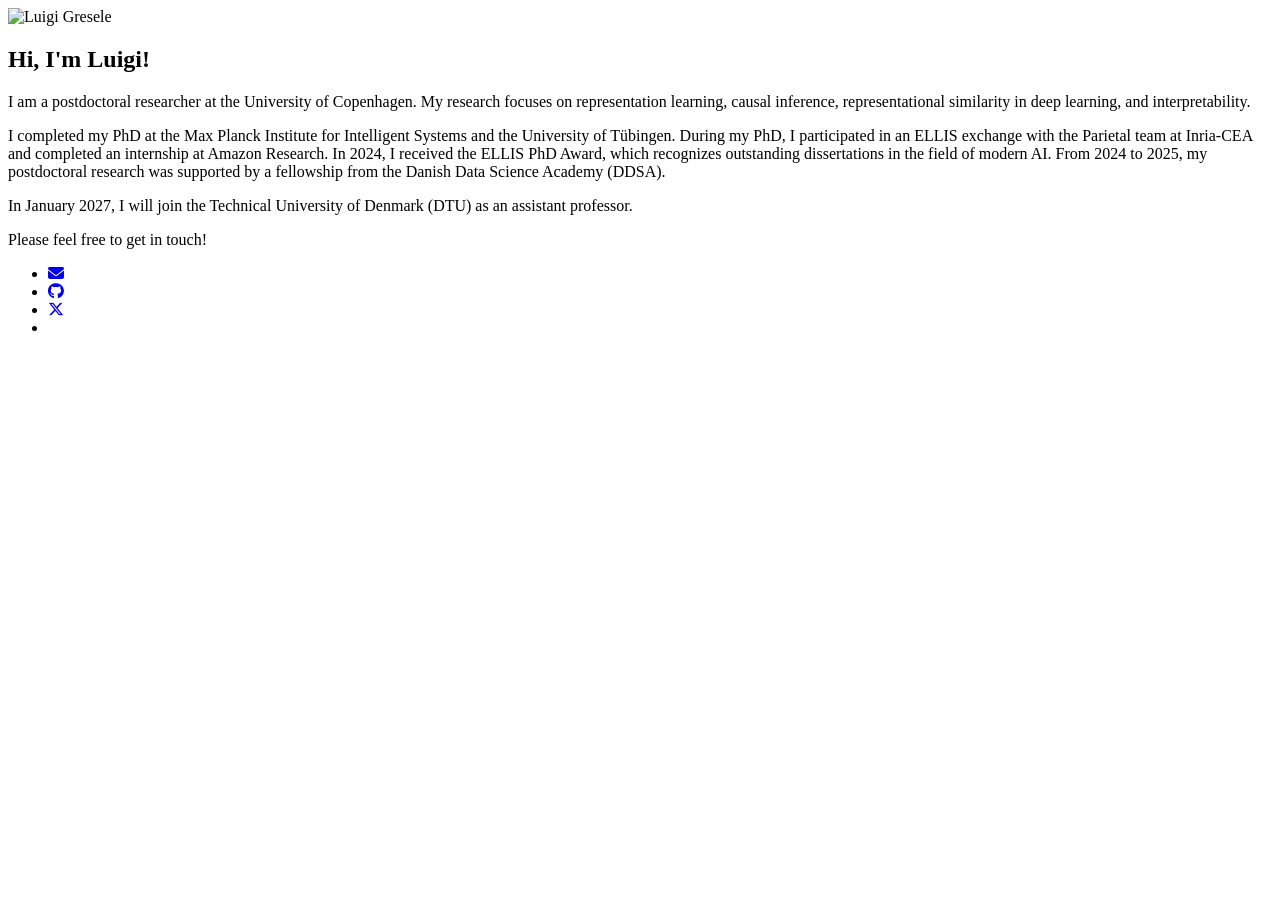
==== index.html @ b5c06a8e "Update index.html Update bio" ====
<!DOCTYPE html>

<html lang="en">

  <head>

    <meta charset="utf-8" />
    <meta http-equiv="x-ua-compatible" content="ie=edge" />
    <meta name="viewport" content="width=device-width, initial-scale=1" />

    <!-- Define title -->
    <title>Luigi Gresele</title>

    <!-- Include favicon. Use, e.g., https://favicon.io/ -->
    <link rel="icon" type="image/png" href="favicon.png" sizes="32x32" />

    <!-- Include style sheets -->
    <link rel="stylesheet" href="main.css" />

    <!-- Fonts from Google Fonts -->
    <link rel="preconnect" href="https://fonts.googleapis.com" />
    <link rel="preconnect" href="https://fonts.gstatic.com" crossorigin />
    <link rel="preconnect" href="https://fonts.googleapis.com">
    <link href="https://fonts.googleapis.com/css2?family=Fira+Sans:wght@300;500&display=swap" rel="stylesheet">

    <!-- Load FontAwesome (for icons) -->
    <link rel="stylesheet" href="https://cdnjs.cloudflare.com/ajax/libs/font-awesome/6.5.1/css/all.min.css" integrity="sha512-DTOQO9RWCH3ppGqcWaEA1BIZOC6xxalwEsw9c2QQeAIftl+Vegovlnee1c9QX4TctnWMn13TZye+giMm8e2LwA==" crossorigin="anonymous" referrerpolicy="no-referrer" />

    <!-- Load Academicons (for more icons) -->
    <link rel="stylesheet" href="https://cdnjs.cloudflare.com/ajax/libs/academicons/1.9.4/css/academicons.min.css" integrity="sha512-IW0nhlW5MgNydsXJO40En2EoCkTTjZhI3yuODrZIc8cQ4h1XcF53PsqDHa09NqnkXuIe0Oiyyj171BqZFwISBw==" crossorigin="anonymous" referrerpolicy="no-referrer" />

  </head>

  <body>
    <section id="content">
      <!-- Avatar image -->
      <img src="image.jpg" alt="Luigi Gresele" class="avatar" />

      <!-- Text -->
      <h1>Hi, I'm Luigi!</h1>

      <p>
        I am a postdoctoral researcher at the University of Copenhagen. My research focuses on representation learning, causal inference, representational similarity in deep learning, and interpretability.
      </p>

      <p>
        I completed my PhD at the Max Planck Institute for Intelligent Systems and the University of Tübingen. During my PhD, I participated in an ELLIS exchange with the Parietal team at Inria-CEA and completed an internship at Amazon Research. In 2024, I received the ELLIS PhD Award, which recognizes outstanding dissertations in the field of modern AI. From 2024 to 2025, my postdoctoral research was supported by a fellowship from the Danish Data Science Academy (DDSA).
      </p>

      <p>
        In January 2027, I will join the Technical University of Denmark (DTU) as an assistant professor.
      </p>

      <p>
        Please feel free to get in touch!
      </p>

      <!-- Icons -->
      <ul class="icons">
        <li>
          <a href="mailto:luigi.gresele@gmail.com" title="E-Mail"><i class="fas fa-envelope"></i></a>
        </li>
        <li>
          <a href="https://github.com/lgresele" title="GitHub"><i class="fab fa-github"></i></a>
        </li>
        <li>
          <a href="https://twitter.com/luigigres" title="X (Twitter)"><i class="fa-brands fa-x-twitter"></i></i></a>
        </li>
        <li>
          <a href="https://scholar.google.com/citations?user=JdZ8DWwAAAAJ" title="Google Scholar"><i class="ai ai-google-scholar"></i></a>
        </li>
      </ul>
    </section>
  </body>
 
</html>
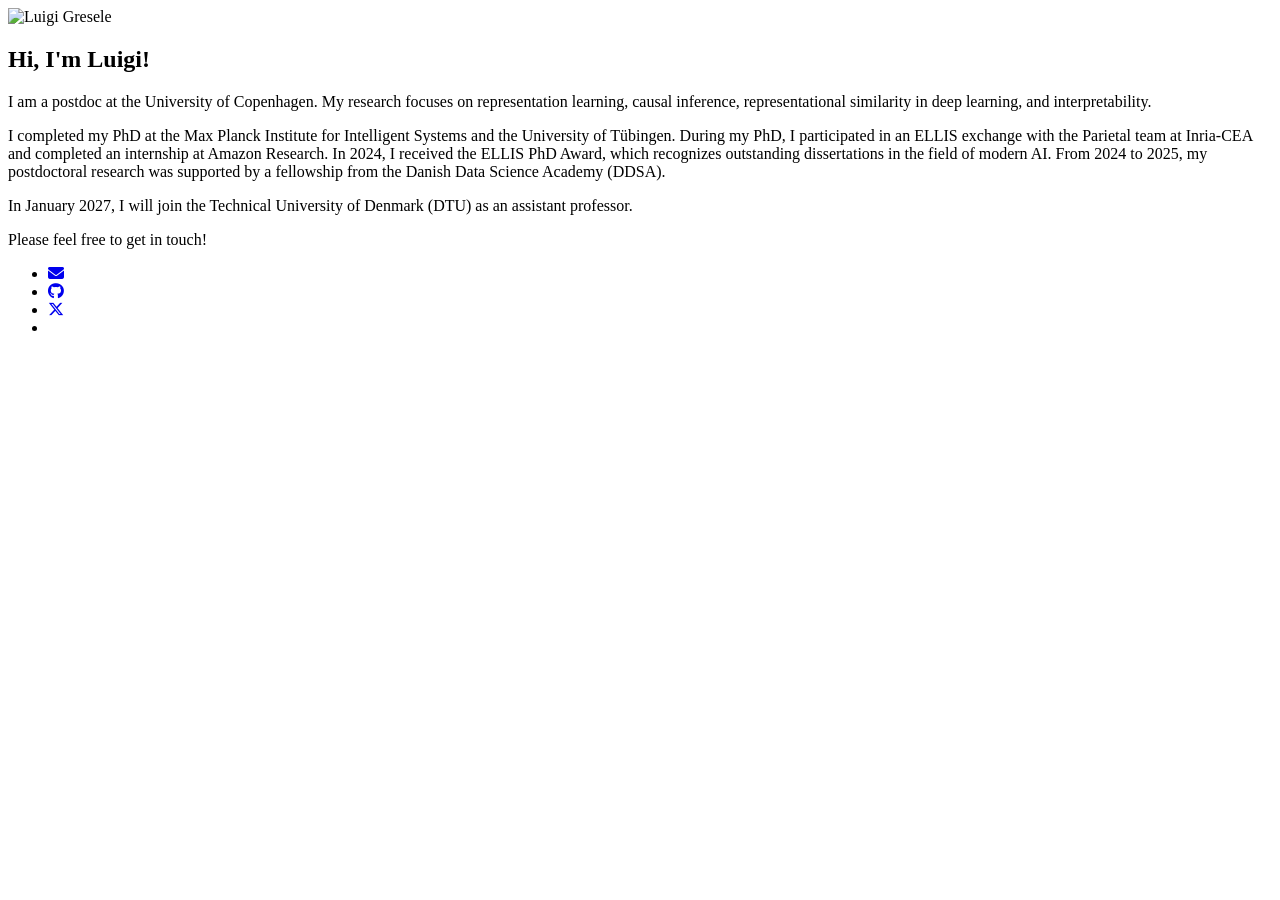
==== commit 015f2066: "Update index.html Postdoc shorthand" ====
--- a/index.html
+++ b/index.html
@@ -40,7 +40,7 @@
       <h1>Hi, I'm Luigi!</h1>
 
       <p>
-        I am a postdoctoral researcher at the University of Copenhagen. My research focuses on representation learning, causal inference, representational similarity in deep learning, and interpretability.
+        I am a postdoc at the University of Copenhagen. My research focuses on representation learning, causal inference, representational similarity in deep learning, and interpretability.
       </p>
 
       <p>
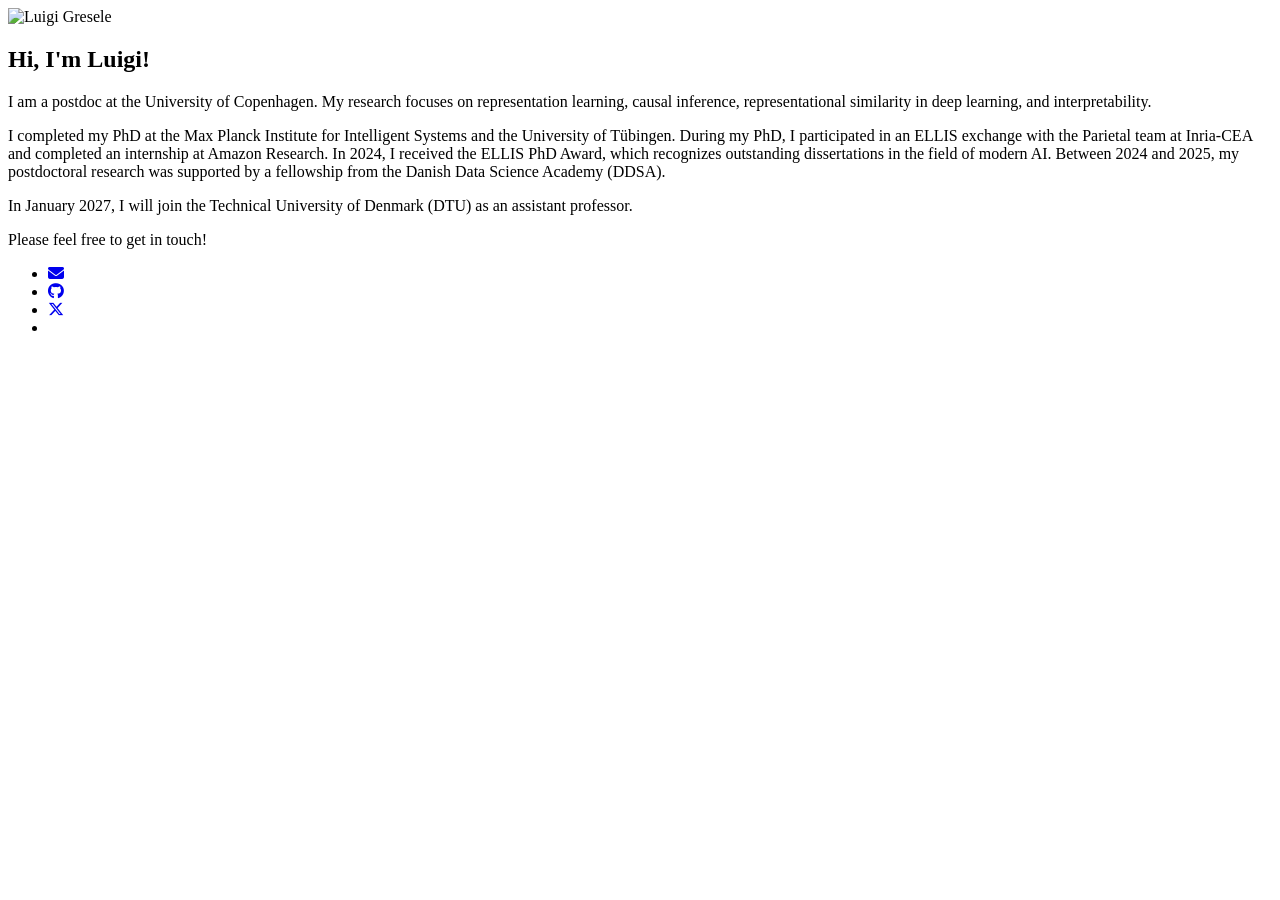
==== commit 53aab153: "Update index.html Minor wording" ====
--- a/index.html
+++ b/index.html
@@ -44,7 +44,7 @@
       </p>
 
       <p>
-        I completed my PhD at the Max Planck Institute for Intelligent Systems and the University of Tübingen. During my PhD, I participated in an ELLIS exchange with the Parietal team at Inria-CEA and completed an internship at Amazon Research. In 2024, I received the ELLIS PhD Award, which recognizes outstanding dissertations in the field of modern AI. From 2024 to 2025, my postdoctoral research was supported by a fellowship from the Danish Data Science Academy (DDSA).
+        I completed my PhD at the Max Planck Institute for Intelligent Systems and the University of Tübingen. During my PhD, I participated in an ELLIS exchange with the Parietal team at Inria-CEA and completed an internship at Amazon Research. In 2024, I received the ELLIS PhD Award, which recognizes outstanding dissertations in the field of modern AI. Between 2024 and 2025, my postdoctoral research was supported by a fellowship from the Danish Data Science Academy (DDSA).
       </p>
 
       <p>
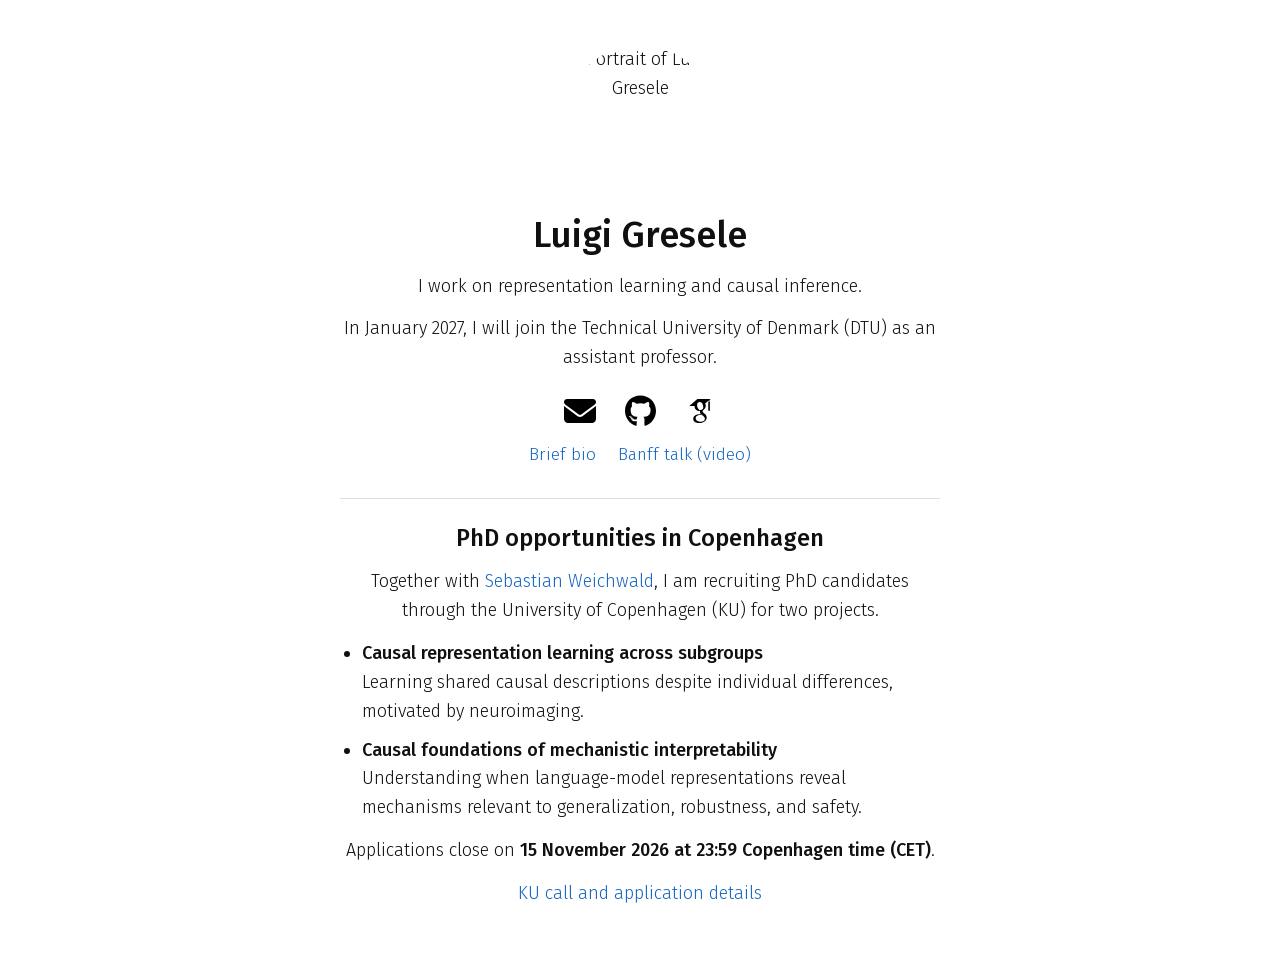
==== commit 2355cb2f: "Update profile, add KU PhD call and link Banff recording" ====
--- a/index.html
+++ b/index.html
@@ -1,76 +1,48 @@
-<!DOCTYPE html>
+<!doctype html>
+<html lang="en">
+<head>
+  <meta charset="utf-8">
+  <meta name="viewport" content="width=device-width, initial-scale=1">
+  <meta name="description" content="Luigi Gresele studies representation learning and causal inference.">
+  <title>Luigi Gresele</title>
+  <link rel="icon" href="favicon.png" type="image/png">
+  <link rel="stylesheet" href="main.css">
+</head>
+<body>
+  <main>
+    <section class="profile" aria-labelledby="name">
+      <img class="portrait" src="image.jpg" width="1920" height="1920" alt="Portrait of Luigi Gresele">
+      <h1 id="name">Luigi Gresele</h1>
+      <p class="intro">I work on representation learning and causal inference.</p>
+      <p>In January 2027, I will join the Technical University of Denmark (DTU) as an assistant professor.</p>
+    </section>
 
-<html lang="en">
+    <ul class="icons" aria-label="Contact and profiles">
+      <li><a href="mailto:luigi.gresele@gmail.com" title="Email Luigi Gresele"><img src="icons/envelope.svg" alt="Email Luigi Gresele"></a></li>
+      <li><a target="_top" href="https://github.com/lgresele" title="GitHub"><img src="icons/github.svg" alt="GitHub"></a></li>
+      <li><a target="_top" href="https://scholar.google.com/citations?user=JdZ8DWwAAAAJ" title="Google Scholar"><img src="icons/google-scholar.svg" alt="Google Scholar"></a></li>
+    </ul>
+    <nav class="page-links" aria-label="More about Luigi">
+      <a href="bio.html">Brief bio</a>
+      <a target="_top" href="https://doi.org/10.14288/1.0457049" title="Similarity and linear properties of learned representations: An identifiability perspective">Banff talk (video)</a>
+    </nav>
 
-  <head>
-
-    <meta charset="utf-8" />
-    <meta http-equiv="x-ua-compatible" content="ie=edge" />
-    <meta name="viewport" content="width=device-width, initial-scale=1" />
-
-    <!-- Define title -->
-    <title>Luigi Gresele</title>
-
-    <!-- Include favicon. Use, e.g., https://favicon.io/ -->
-    <link rel="icon" type="image/png" href="favicon.png" sizes="32x32" />
-
-    <!-- Include style sheets -->
-    <link rel="stylesheet" href="main.css" />
-
-    <!-- Fonts from Google Fonts -->
-    <link rel="preconnect" href="https://fonts.googleapis.com" />
-    <link rel="preconnect" href="https://fonts.gstatic.com" crossorigin />
-    <link rel="preconnect" href="https://fonts.googleapis.com">
-    <link href="https://fonts.googleapis.com/css2?family=Fira+Sans:wght@300;500&display=swap" rel="stylesheet">
-
-    <!-- Load FontAwesome (for icons) -->
-    <link rel="stylesheet" href="https://cdnjs.cloudflare.com/ajax/libs/font-awesome/6.5.1/css/all.min.css" integrity="sha512-DTOQO9RWCH3ppGqcWaEA1BIZOC6xxalwEsw9c2QQeAIftl+Vegovlnee1c9QX4TctnWMn13TZye+giMm8e2LwA==" crossorigin="anonymous" referrerpolicy="no-referrer" />
-
-    <!-- Load Academicons (for more icons) -->
-    <link rel="stylesheet" href="https://cdnjs.cloudflare.com/ajax/libs/academicons/1.9.4/css/academicons.min.css" integrity="sha512-IW0nhlW5MgNydsXJO40En2EoCkTTjZhI3yuODrZIc8cQ4h1XcF53PsqDHa09NqnkXuIe0Oiyyj171BqZFwISBw==" crossorigin="anonymous" referrerpolicy="no-referrer" />
-
-  </head>
-
-  <body>
-    <section id="content">
-      <!-- Avatar image -->
-      <img src="image.jpg" alt="Luigi Gresele" class="avatar" />
-
-      <!-- Text -->
-      <h1>Hi, I'm Luigi!</h1>
-
-      <p>
-        I am a postdoc at the University of Copenhagen. My research focuses on representation learning, causal inference, representational similarity in deep learning, and interpretability.
-      </p>
-
-      <p>
-        I completed my PhD at the Max Planck Institute for Intelligent Systems and the University of Tübingen. During my PhD, I participated in an ELLIS exchange with the Parietal team at Inria-CEA and completed an internship at Amazon Research. In 2024, I received the ELLIS PhD Award, which recognizes outstanding dissertations in the field of modern AI. Between 2024 and 2025, my postdoctoral research was supported by a fellowship from the Danish Data Science Academy (DDSA).
-      </p>
-
-      <p>
-        In January 2027, I will join the Technical University of Denmark (DTU) as an assistant professor.
-      </p>
-
-      <p>
-        Please feel free to get in touch!
-      </p>
-
-      <!-- Icons -->
-      <ul class="icons">
+    <section class="opening" aria-labelledby="phd">
+      <h2 id="phd">PhD opportunities in Copenhagen</h2>
+      <p>Together with <a target="_top" href="https://sweichwald.de/">Sebastian Weichwald</a>, I am recruiting PhD candidates through the University of Copenhagen (KU) for two projects.</p>
+      <ul class="projects">
         <li>
-          <a href="mailto:luigi.gresele@gmail.com" title="E-Mail"><i class="fas fa-envelope"></i></a>
+          <strong>Causal representation learning across subgroups</strong>
+          <span>Learning shared causal descriptions despite individual differences, motivated by neuroimaging.</span>
         </li>
         <li>
-          <a href="https://github.com/lgresele" title="GitHub"><i class="fab fa-github"></i></a>
-        </li>
-        <li>
-          <a href="https://twitter.com/luigigres" title="X (Twitter)"><i class="fa-brands fa-x-twitter"></i></i></a>
-        </li>
-        <li>
-          <a href="https://scholar.google.com/citations?user=JdZ8DWwAAAAJ" title="Google Scholar"><i class="ai ai-google-scholar"></i></a>
+          <strong>Causal foundations of mechanistic interpretability</strong>
+          <span>Understanding when language-model representations reveal mechanisms relevant to generalization, robustness, and safety.</span>
         </li>
       </ul>
+      <p>Applications close on <strong><time datetime="2026-11-15T23:59:00+01:00">15 November 2026 at 23:59 Copenhagen time (CET)</time></strong>.</p>
+      <p><a target="_top" href="https://jobnet.dk/find-job/538e5936-f5be-4122-85eb-8f478a31e585">KU call and application details</a></p>
     </section>
-  </body>
- 
+  </main>
+</body>
 </html>
--- a/main.css
+++ b/main.css
@@ -0,0 +1,91 @@
+@font-face {
+  font-family: "Fira Sans";
+  src: url("fonts/fira-sans-300-latin.woff2") format("woff2");
+  font-weight: 300;
+  font-display: swap;
+}
+@font-face {
+  font-family: "Fira Sans";
+  src: url("fonts/fira-sans-500-latin.woff2") format("woff2");
+  font-weight: 500;
+  font-display: swap;
+}
+
+html {
+  color-scheme: light;
+  font-family: "Fira Sans", sans-serif;
+  font-size: large;
+  font-weight: 300;
+  color: #101010;
+  background: white;
+}
+body {
+  margin: 0;
+  padding: clamp(1.75rem, 5vh, 3.5rem) clamp(1.1rem, 4vw, 32px);
+  line-height: 1.6;
+}
+main {
+  max-width: 600px;
+  margin: 0 auto;
+  text-align: center;
+}
+h1, h2, strong { font-weight: 500; }
+h1 { margin: .5em 0 .35em; font-size: 2rem; line-height: 1.25; }
+h2 { margin: 0; font-size: 1.32rem; line-height: 1.3; }
+p { margin: .75em 0; }
+a { color: #1565c0; text-decoration: none; }
+a:hover { color: #145cae; text-decoration: underline; }
+a:focus-visible { outline: 2px solid #1565c0; outline-offset: 3px; }
+
+.portrait {
+  display: block;
+  width: 150px;
+  height: auto;
+  margin: 0 auto;
+  border-radius: 50%;
+}
+.icons {
+  display: flex;
+  justify-content: center;
+  gap: 16px;
+  list-style: none;
+  padding: 0;
+  margin: 1em 0 .45em;
+}
+.icons a {
+  display: grid;
+  place-items: center;
+  width: 44px;
+  height: 44px;
+}
+.icons img {
+  display: block;
+  height: 32px;
+  max-width: 38px;
+}
+.icons a:hover img, .icons a:focus-visible img {
+  filter: invert(30%) sepia(86%) saturate(1093%) hue-rotate(179deg);
+}
+.page-links {
+  display: flex;
+  justify-content: center;
+  align-items: baseline;
+  gap: .35rem 1.25rem;
+  flex-wrap: wrap;
+  font-size: .95rem;
+}
+.opening {
+  margin-top: 1.6rem;
+  padding-top: 1.35rem;
+  border-top: 1px solid #dedede;
+}
+.projects { padding-left: 1.2em; text-align: left; margin: .8rem 0; }
+.projects li + li { margin-top: .55em; }
+.projects span { display: block; }
+.inner-page { padding-top: 1rem; }
+.inner-page h1 { margin-bottom: .65em; }
+.inner-page .page-links { margin-top: 1.25em; }
+
+@media (max-width: 32rem) {
+  body { padding-top: 1.35rem; }
+}
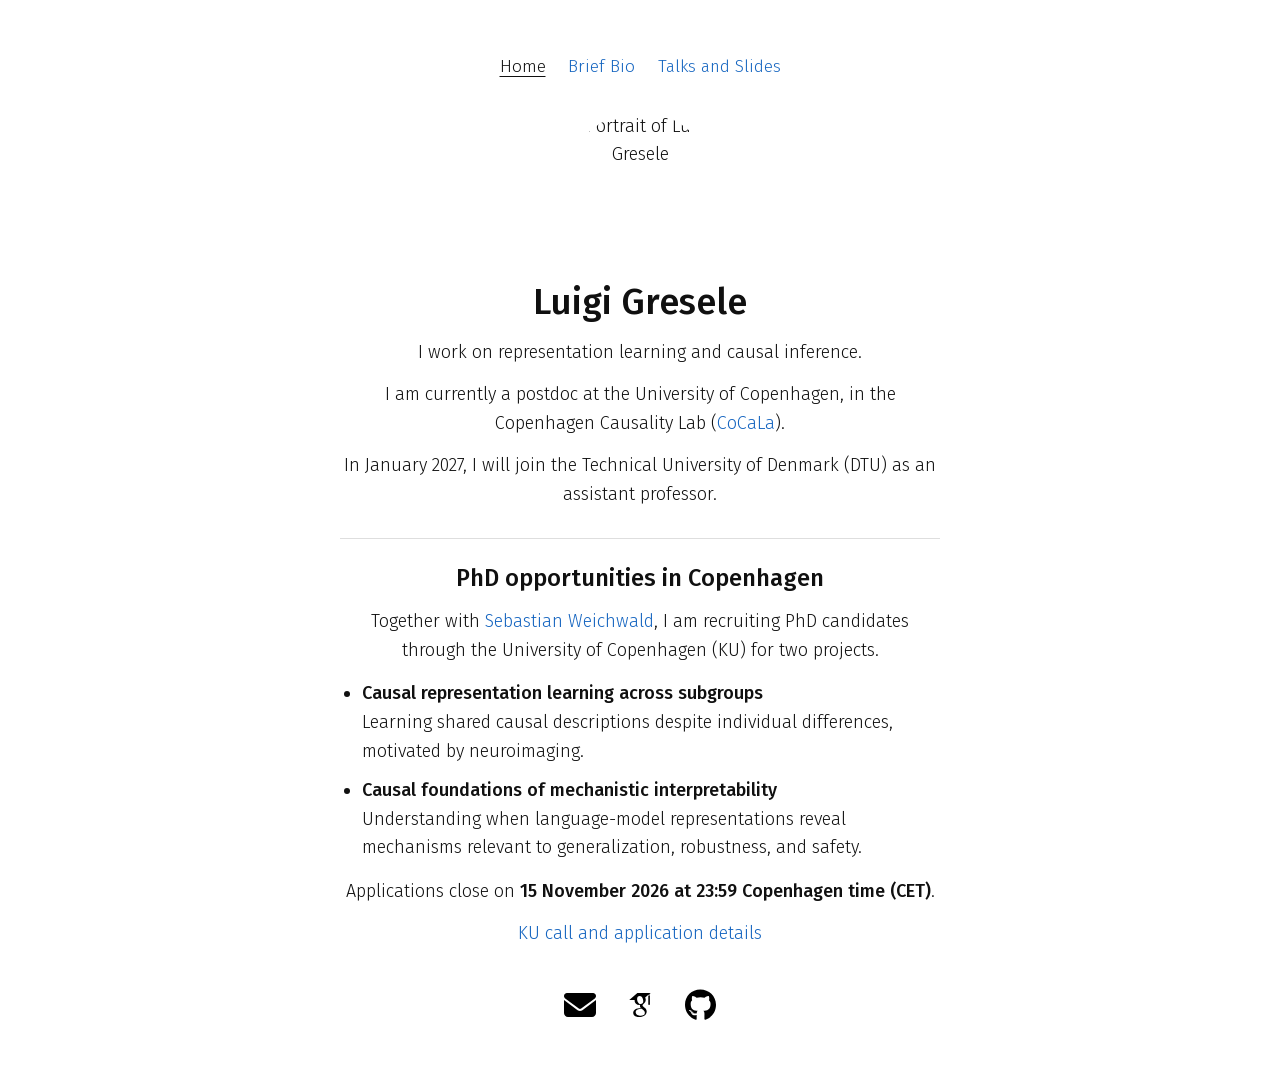
==== commit 034d9066: "Add site navigation, inline Banff recording and profile footer" ====
--- a/index.html
+++ b/index.html
@@ -9,23 +9,21 @@
   <link rel="stylesheet" href="main.css">
 </head>
 <body>
+  <header class="site-header">
+    <nav class="page-links" aria-label="Main navigation">
+      <a href="index.html" aria-current="page">Home</a>
+      <a href="bio.html">Brief Bio</a>
+      <a href="talks.html">Talks and Slides</a>
+    </nav>
+  </header>
   <main>
     <section class="profile" aria-labelledby="name">
       <img class="portrait" src="image.jpg" width="1920" height="1920" alt="Portrait of Luigi Gresele">
       <h1 id="name">Luigi Gresele</h1>
       <p class="intro">I work on representation learning and causal inference.</p>
+      <p>I am currently a postdoc at the University of Copenhagen, in the Copenhagen Causality Lab (<a target="_top" href="https://cocala.github.io/">CoCaLa</a>).</p>
       <p>In January 2027, I will join the Technical University of Denmark (DTU) as an assistant professor.</p>
     </section>
-
-    <ul class="icons" aria-label="Contact and profiles">
-      <li><a href="mailto:luigi.gresele@gmail.com" title="Email Luigi Gresele"><img src="icons/envelope.svg" alt="Email Luigi Gresele"></a></li>
-      <li><a target="_top" href="https://github.com/lgresele" title="GitHub"><img src="icons/github.svg" alt="GitHub"></a></li>
-      <li><a target="_top" href="https://scholar.google.com/citations?user=JdZ8DWwAAAAJ" title="Google Scholar"><img src="icons/google-scholar.svg" alt="Google Scholar"></a></li>
-    </ul>
-    <nav class="page-links" aria-label="More about Luigi">
-      <a href="bio.html">Brief bio</a>
-      <a target="_top" href="https://doi.org/10.14288/1.0457049" title="Similarity and linear properties of learned representations: An identifiability perspective">Banff talk (video)</a>
-    </nav>
 
     <section class="opening" aria-labelledby="phd">
       <h2 id="phd">PhD opportunities in Copenhagen</h2>
@@ -44,5 +42,12 @@
       <p><a target="_top" href="https://jobnet.dk/find-job/538e5936-f5be-4122-85eb-8f478a31e585">KU call and application details</a></p>
     </section>
   </main>
+  <footer class="site-footer">
+    <ul class="icons" aria-label="Contact and profiles">
+      <li><a href="mailto:luigi.gresele@gmail.com" title="Email Luigi Gresele"><img src="icons/envelope.svg" alt="Email Luigi Gresele"></a></li>
+      <li><a target="_top" href="https://scholar.google.com/citations?user=JdZ8DWwAAAAJ" title="Google Scholar"><img src="icons/google-scholar.svg" alt="Google Scholar"></a></li>
+      <li><a target="_top" href="https://github.com/lgresele" title="GitHub"><img src="icons/github.svg" alt="GitHub"></a></li>
+    </ul>
+  </footer>
 </body>
 </html>
--- a/main.css
+++ b/main.css
@@ -20,11 +20,17 @@
   background: white;
 }
 body {
+  display: flex;
+  flex-direction: column;
+  box-sizing: border-box;
+  min-height: 100vh;
+  min-height: 100svh;
   margin: 0;
   padding: clamp(1.75rem, 5vh, 3.5rem) clamp(1.1rem, 4vw, 32px);
   line-height: 1.6;
 }
 main {
+  width: 100%;
   max-width: 600px;
   margin: 0 auto;
   text-align: center;
@@ -44,13 +50,19 @@
   margin: 0 auto;
   border-radius: 50%;
 }
+.site-footer {
+  width: 100%;
+  max-width: 600px;
+  margin: auto auto 0;
+  padding-top: 1.2rem;
+}
 .icons {
   display: flex;
   justify-content: center;
   gap: 16px;
   list-style: none;
   padding: 0;
-  margin: 1em 0 .45em;
+  margin: 0;
 }
 .icons a {
   display: grid;
@@ -66,6 +78,7 @@
 .icons a:hover img, .icons a:focus-visible img {
   filter: invert(30%) sepia(86%) saturate(1093%) hue-rotate(179deg);
 }
+.site-header { margin: 0 auto 1.25rem; }
 .page-links {
   display: flex;
   justify-content: center;
@@ -73,6 +86,16 @@
   gap: .35rem 1.25rem;
   flex-wrap: wrap;
   font-size: .95rem;
+}
+.page-links a {
+  display: inline-flex;
+  align-items: center;
+  min-height: 44px;
+}
+.page-links a[aria-current="page"] {
+  color: #101010;
+  text-decoration: underline;
+  text-underline-offset: .25em;
 }
 .opening {
   margin-top: 1.6rem;
@@ -84,7 +107,16 @@
 .projects span { display: block; }
 .inner-page { padding-top: 1rem; }
 .inner-page h1 { margin-bottom: .65em; }
-.inner-page .page-links { margin-top: 1.25em; }
+.talk { margin-top: 1.65rem; }
+.talk-video {
+  display: block;
+  width: 100%;
+  aspect-ratio: 16 / 9;
+  margin: 1rem auto 0;
+  background: #111;
+}
+.recording-links { font-size: .9rem; }
+.talk h2 { font-size: 1.15rem; }
 
 @media (max-width: 32rem) {
   body { padding-top: 1.35rem; }
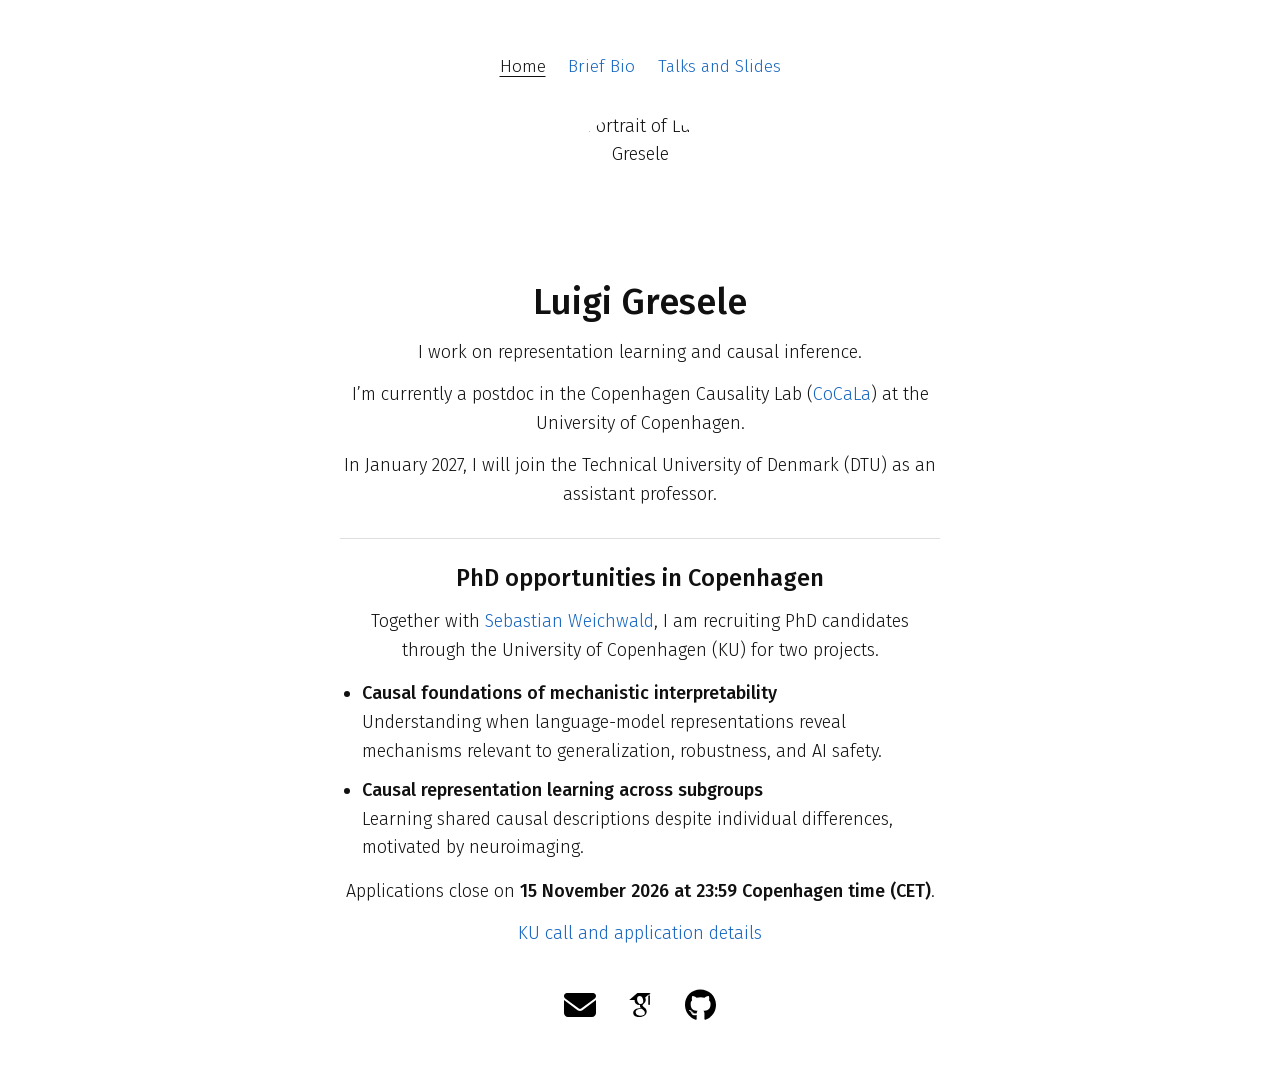
==== commit 8f8319a6: "Update affiliation wording and prioritize the interpretability PhD project" ====
--- a/index.html
+++ b/index.html
@@ -21,7 +21,7 @@
       <img class="portrait" src="image.jpg" width="1920" height="1920" alt="Portrait of Luigi Gresele">
       <h1 id="name">Luigi Gresele</h1>
       <p class="intro">I work on representation learning and causal inference.</p>
-      <p>I am currently a postdoc at the University of Copenhagen, in the Copenhagen Causality Lab (<a target="_top" href="https://cocala.github.io/">CoCaLa</a>).</p>
+      <p>I’m currently a postdoc in the Copenhagen Causality Lab (<a target="_top" href="https://cocala.github.io/">CoCaLa</a>) at the University of Copenhagen.</p>
       <p>In January 2027, I will join the Technical University of Denmark (DTU) as an assistant professor.</p>
     </section>
 
@@ -30,12 +30,12 @@
       <p>Together with <a target="_top" href="https://sweichwald.de/">Sebastian Weichwald</a>, I am recruiting PhD candidates through the University of Copenhagen (KU) for two projects.</p>
       <ul class="projects">
         <li>
+          <strong>Causal foundations of mechanistic interpretability</strong>
+          <span>Understanding when language-model representations reveal mechanisms relevant to generalization, robustness, and AI safety.</span>
+        </li>
+        <li>
           <strong>Causal representation learning across subgroups</strong>
           <span>Learning shared causal descriptions despite individual differences, motivated by neuroimaging.</span>
-        </li>
-        <li>
-          <strong>Causal foundations of mechanistic interpretability</strong>
-          <span>Understanding when language-model representations reveal mechanisms relevant to generalization, robustness, and safety.</span>
         </li>
       </ul>
       <p>Applications close on <strong><time datetime="2026-11-15T23:59:00+01:00">15 November 2026 at 23:59 Copenhagen time (CET)</time></strong>.</p>
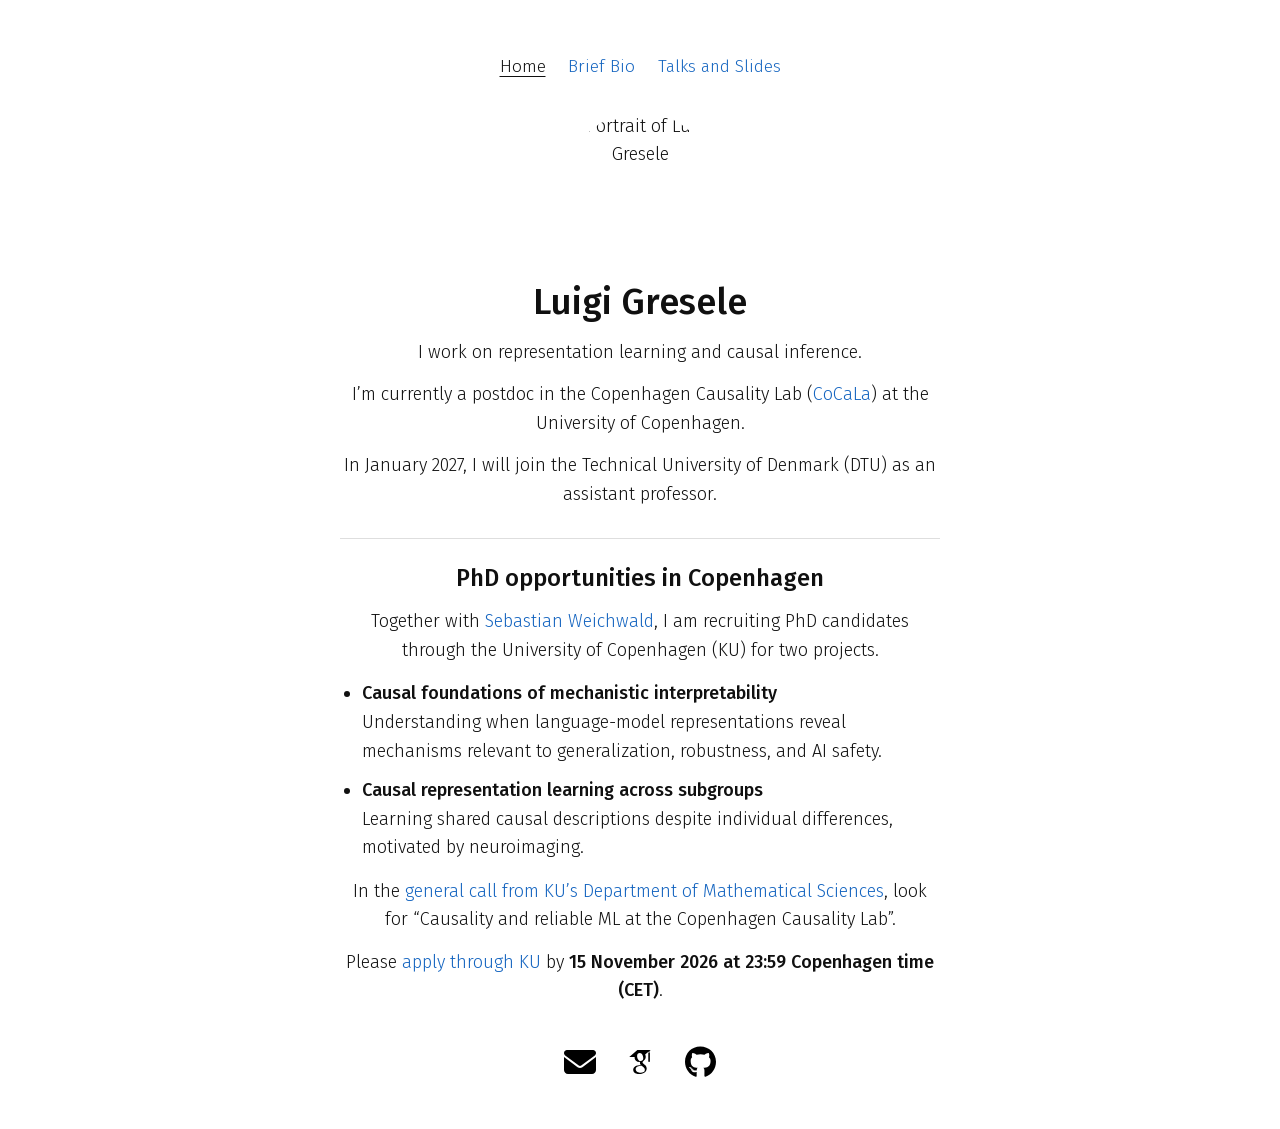
==== commit 4cf364ca: "Clarify the KU application route and introduce the Banff and MIT talks" ====
--- a/index.html
+++ b/index.html
@@ -38,8 +38,8 @@
           <span>Learning shared causal descriptions despite individual differences, motivated by neuroimaging.</span>
         </li>
       </ul>
-      <p>Applications close on <strong><time datetime="2026-11-15T23:59:00+01:00">15 November 2026 at 23:59 Copenhagen time (CET)</time></strong>.</p>
-      <p><a target="_top" href="https://jobnet.dk/find-job/538e5936-f5be-4122-85eb-8f478a31e585">KU call and application details</a></p>
+      <p>In the <a target="_top" href="https://jobnet.dk/find-job/538e5936-f5be-4122-85eb-8f478a31e585">general call from KU’s Department of Mathematical Sciences</a>, look for “Causality and reliable ML at the Copenhagen Causality Lab”.</p>
+      <p>Please <a target="_top" href="https://candidate.hr-manager.net/ApplicationForm/SinglePageApplicationForm.aspx?cid=3010&amp;departmentId=19981&amp;ProjectId=167401&amp;MediaId=5124">apply through KU</a> by <strong><time datetime="2026-11-15T23:59:00+01:00">15 November 2026 at 23:59 Copenhagen time (CET)</time></strong>.</p>
     </section>
   </main>
   <footer class="site-footer">
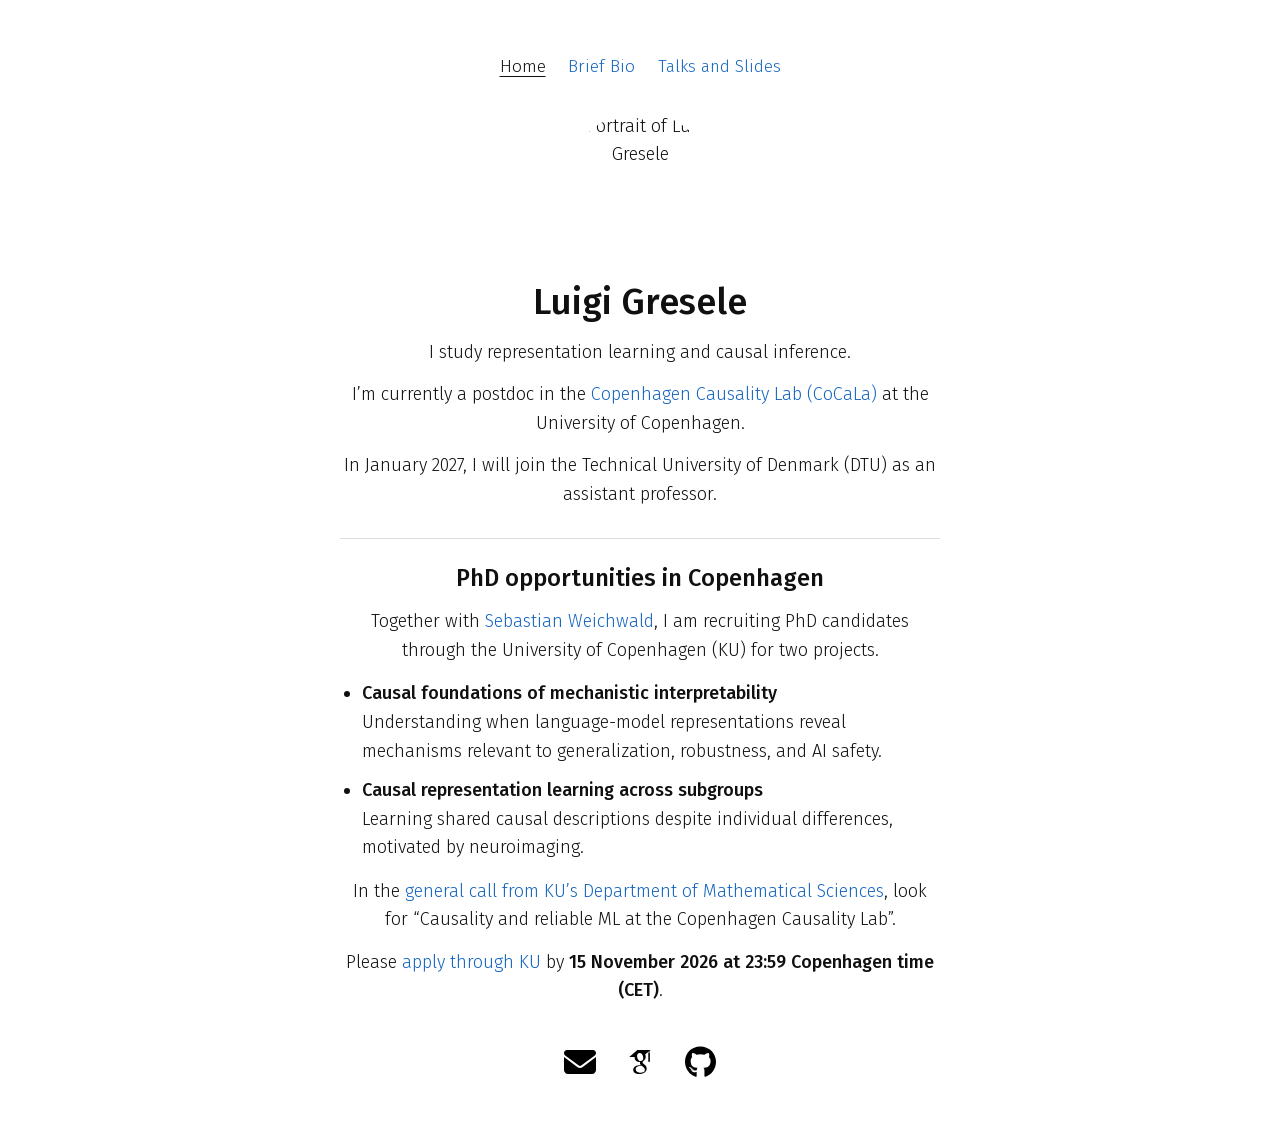
==== commit 80b9f970: "Update the research introduction, lab links, and Banff talk details" ====
--- a/index.html
+++ b/index.html
@@ -20,8 +20,8 @@
     <section class="profile" aria-labelledby="name">
       <img class="portrait" src="image.jpg" width="1920" height="1920" alt="Portrait of Luigi Gresele">
       <h1 id="name">Luigi Gresele</h1>
-      <p class="intro">I work on representation learning and causal inference.</p>
-      <p>I’m currently a postdoc in the Copenhagen Causality Lab (<a target="_top" href="https://cocala.github.io/">CoCaLa</a>) at the University of Copenhagen.</p>
+      <p class="intro">I study representation learning and causal inference.</p>
+      <p>I’m currently a postdoc in the <a target="_top" href="https://cocala.github.io/">Copenhagen Causality Lab (CoCaLa)</a> at the University of Copenhagen.</p>
       <p>In January 2027, I will join the Technical University of Denmark (DTU) as an assistant professor.</p>
     </section>
 
